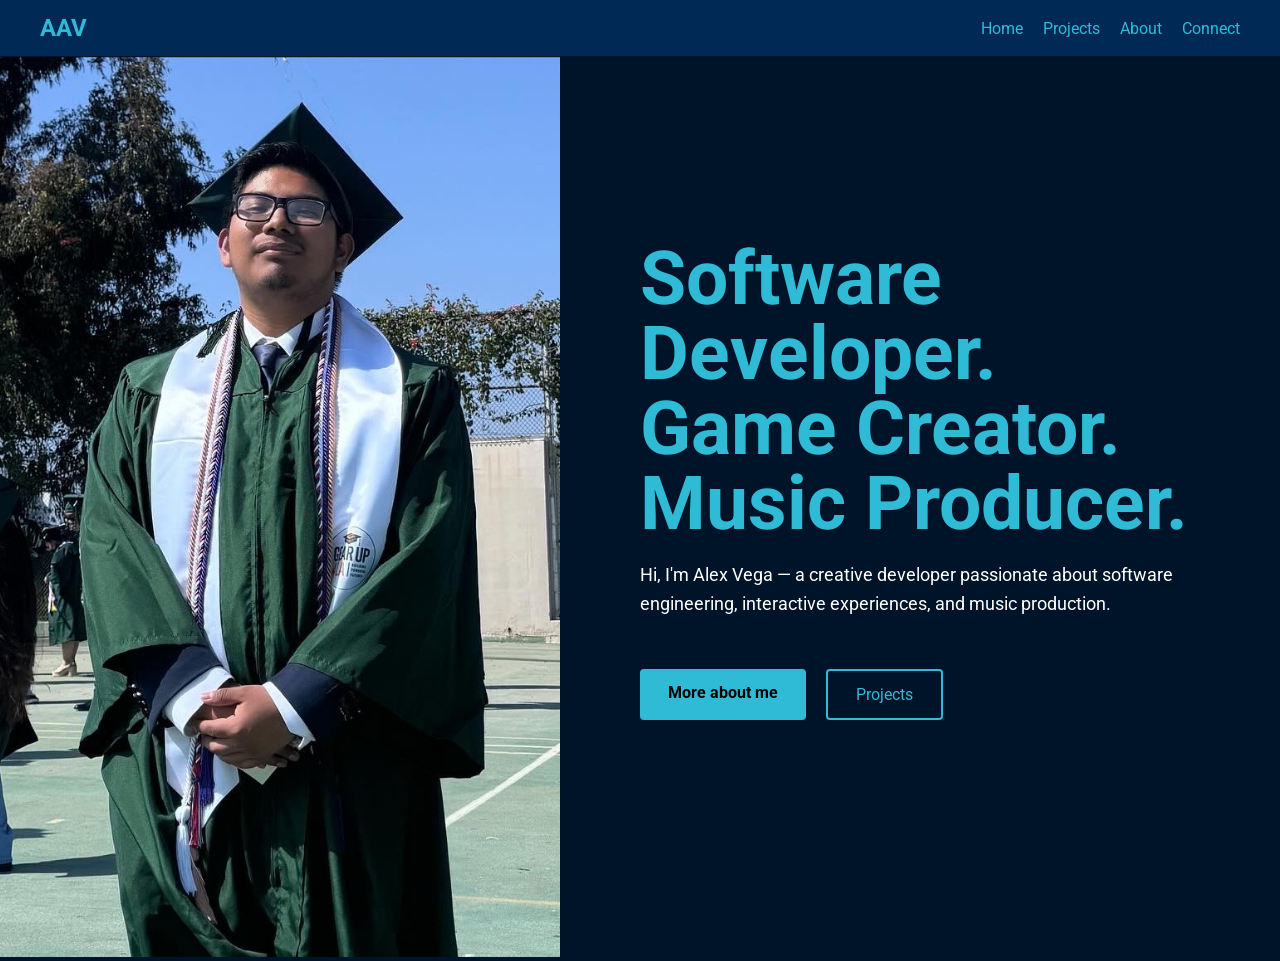
==== index.html @ f7d098b2 "Added animations to the webpage" ====
<!DOCTYPE html>
<html lang="en">
<head>
    <!------ Loading Screen Stylesheet ------>
    <link rel="stylesheet" href="loadinghome.css">
    <!--------- General Stylesheet --------->
    <link rel="stylesheet" href="general.css">
    <!-------- HomePage Stylesheet -------->
    <link rel="stylesheet" href="home.css">
    <link href="https://fonts.googleapis.com/css2?family=Roboto:wght@400;700&display=swap" rel="stylesheet">
    <meta charset="UTF-8">
    <meta name="viewport" content="width=device-width, initial-scale=1.0">
    <!-- Page Title -->
    <title>Home</title>
</head>
<body>
    <!-- Loading Screen -->
    <div class="loader">
        <h1>AAV</h1>
    </div>
    <!-- Main Content -->
    <div class="page-content">
        <!-- Navigation Bar -->
        <nav>
            <div class="logo">AAV</div>

            <div class="nav-links">
                <a href="index.html">Home</a>
                <a href="myProjects.html">Projects</a>
                <a href="aboutMe.html">About</a>
                <a href="connect.html">Connect</a>
            </div>
        </nav>
        <!-- Home Page Content -->
        <div class="container">
            <!-- Left Side with Image -->
            <div class="left">
                <img src="grad_photo.jpg" alt="Grad Photo">
            </div>
            <!-- Right Side with Text -->
            <div class="right">
                <h1>
                    Software Developer.<br>
                    Game Creator.<br>
                    Music Producer.
                </h1>
                <p>
                    Hi, I'm Alex Vega — a creative developer passionate about
                    software engineering, interactive experiences, and music production.
                </p>
                <!-- Buttons -->
                <div class="buttons">
                    <a href="aboutMe.html" class="btn">More about me</a>
                    <a href="myProjects.html" class="btn-outline">Projects</a>
                </div>
            </div>
        </div>
    </div>
</body>
</html>
---- loadinghome.css ----
/* Loader styles */
.loader {
  position: fixed;

  top: 0;
  left: 0;

  width: 100%;
  height: 100vh;

  background: #001429;

  display: flex;
  justify-content: center;
  align-items: center;

  z-index: 9999;

  animation: fadeOut 1.5s ease forwards;

  animation-delay: 2s;
}

/* Loader Text */
.loader h1 {
  font-size: 80px;
  color: #2fbad6;

  animation: pulse 1.5s infinite;
}

/* Hide content initially */
.page-content {
  opacity: 0;

  animation: fadeIn 1.5s ease forwards;

  animation-delay: 2s;
}

/* Fades out loader */
@keyframes fadeOut {
  to {
    opacity: 0;
    visibility: hidden;
  }
}

/* Fades in content */
@keyframes fadeIn {
  to {
    opacity: 1;
  }
}

/* Pulsing logo effect */
@keyframes pulse {

  0% {
    transform: scale(1);
  }

  50% {
    transform: scale(1.1);
  }

  100% {
    transform: scale(1);
  }
}
---- general.css ----
* {
  margin: 0;
  padding: 0;
  box-sizing: border-box;
}

body {
  font-family: 'Roboto', sans-serif;
  background: #001429;
  color: white;
}
h1 {
  font-size: 75px;
  line-height: 1;
  margin-bottom: 20px;
  color: #2fbad6;
}

nav {
  position: absolute;
  left: 0;
  right: 0;
  display: flex;
  justify-content: space-between;
  align-items: center;
  padding: 14px 40px;
  background-color: #002956;
}

.nav-links {
  display: flex;
}

.nav-links a {
  color: #2fbad6;
  text-decoration: none;
  margin-left: 20px;
}

a {
  color: #2fbad6;
}

.logo {
  font-size: 24px;
  font-weight: bold;
  color: #2fbad6;
}

ul {
  list-style-type: disc;
  padding-left: 40px;
  margin: 5px 0;
}

li {
  margin-bottom: 10px;
  line-height: 1.6;
}

.buttons {
  margin-top: 30px;
  display: flex;
  gap: 20px;
}

.btn {
  background: #2fbad6;
  color: black;
  padding: 14px 28px;
  text-decoration: none;
  font-weight: bold;
  border-radius: 4px;
}

.btn-outline {
  border: 2px solid #2fbad6;
  color: #2fbad6;
  padding: 14px 28px;
  text-decoration: none;
  border-radius: 4px;
}

.btn:hover {
  background: white;
}

.btn-outline:hover {
  background: white;
  color: black;
}

.btn,
.btn-outline {
  transition: 0.3s ease;
}

p {
  font-size: 18px;
  line-height: 1.6;
  margin-bottom: 20px;
}
---- home.css ----
.container {
  display: flex;
}

.left {
  flex: 1;
}

.right {
  flex: 1;
}

.left img {
  margin-top: 57px;
  width: 100%;
  height: 100vh;
  object-fit: cover;
}

.right {
  flex: 1;
  display: flex;
  flex-direction: column;
  justify-content: center;
  padding: 80px;
}

@media (max-width: 768px) {

  .container {
    flex-direction: column;
  }

  h1 {
    font-size: 50px;
  }

  .right {
    padding: 40px;
  }
}
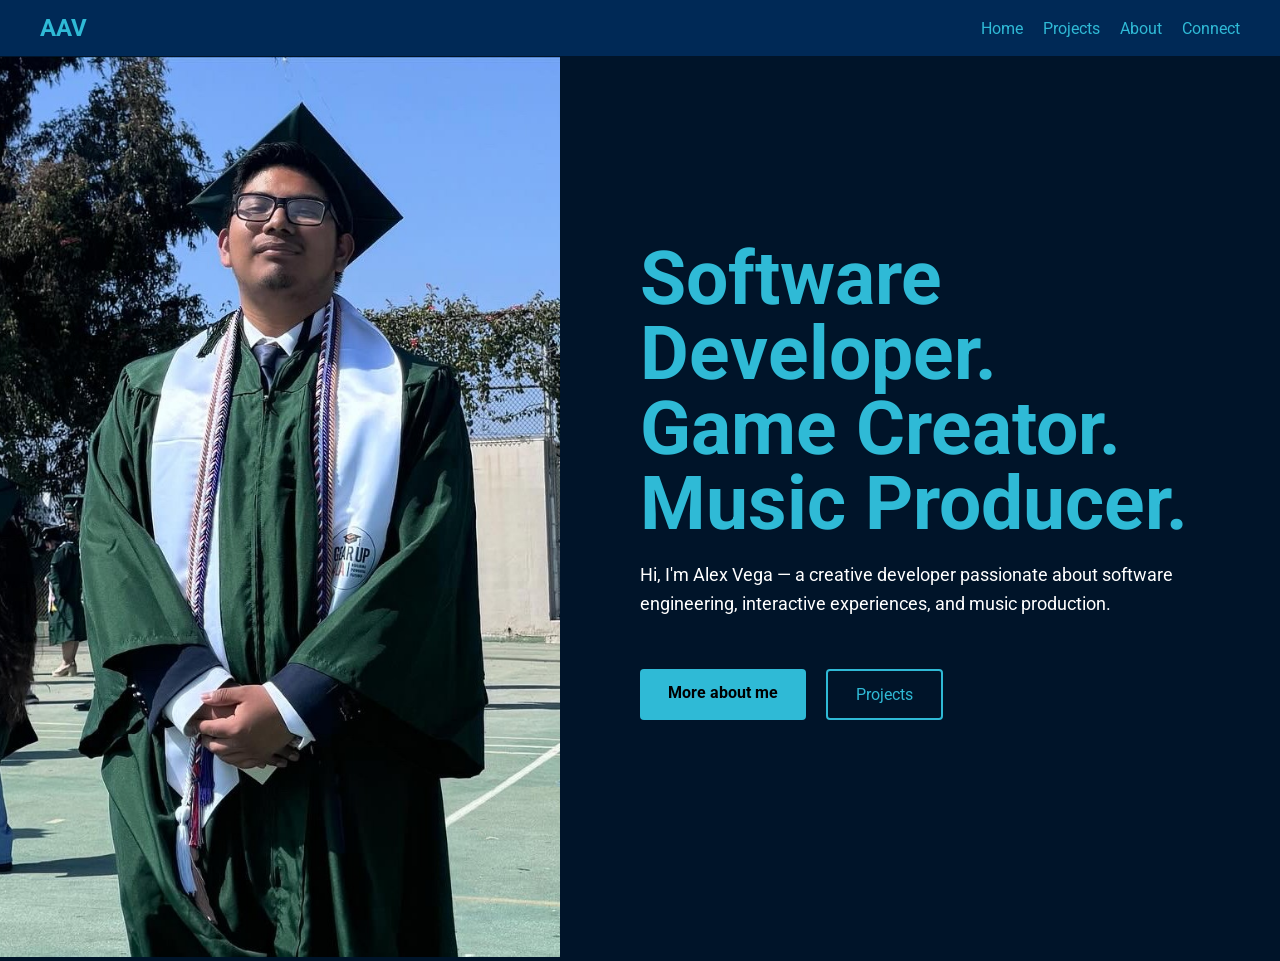
==== commit 135b13c1: "Added a hamburger menu for mobile devices" ====
--- a/index.html
+++ b/index.html
@@ -22,9 +22,12 @@
     <div class="page-content">
         <!-- Navigation Bar -->
         <nav>
-            <div class="logo">AAV</div>
+            <div class="logo"><a href="index.html">AAV</a></div>
+            <div class="hamburger-menu" id="hamburger-menu">
+                ☰
+            </div>
 
-            <div class="nav-links">
+            <div class="nav-links" id="nav-links">
                 <a href="index.html">Home</a>
                 <a href="myProjects.html">Projects</a>
                 <a href="aboutMe.html">About</a>
@@ -56,5 +59,6 @@
             </div>
         </div>
     </div>
+    <script src="script.js"></script>
 </body>
 </html>
--- a/general.css
+++ b/general.css
@@ -33,12 +33,12 @@
 
 .nav-links a {
   color: #2fbad6;
-  text-decoration: none;
   margin-left: 20px;
 }
 
 a {
   color: #2fbad6;
+  text-decoration: none;
 }
 
 .logo {
@@ -90,8 +90,7 @@
   color: black;
 }
 
-.btn,
-.btn-outline {
+.btn, .btn-outline {
   transition: 0.3s ease;
 }
 
@@ -99,4 +98,62 @@
   font-size: 18px;
   line-height: 1.6;
   margin-bottom: 20px;
+}
+
+.hamburger-menu {
+  display: none;
+  font-size: 32px;
+  cursor: pointer;
+  color: #2fbad6;
+}
+
+@media (max-width: 785px) {
+  nav {
+    padding: 20px;
+    position: relative;
+  }
+
+  .hamburger-menu {
+    display: block;
+  }
+
+  .nav-links {
+    flex-direction: column;
+    position: absolute;
+    top: 70px;
+    right: 20px;
+    background: #002956;
+    padding: 20px;
+    border-radius: 10px;
+    width: 200px;
+    opacity: 0;
+    transform: translateY(-10px);
+    transition: 0.3s ease;
+  }
+
+  .nav-links.active {
+    display: flex;
+    opacity: 1;
+    transform: translateY(0);
+  }
+
+  .nav-links a {
+    margin: 10px 0;
+  }
+
+  .container {
+    flex-direction: column;
+  }
+
+  h1{
+    font-size: 64px;
+    line-height: 0.95;
+  }
+
+  p {
+    font-size: 22px;
+    max-width: 100%;
+    line-height: 1.5;
+  }
+
 }
--- a/home.css
+++ b/home.css
@@ -36,7 +36,16 @@
   }
 
   .right {
-    padding: 40px;
+    padding: 40px 30px;
+  }
+  
+  .left img {
+    height: auto;
+    margin-top: 0px;
+  }
+  .buttons{
+    flex-direction: column;
+    align-items: flex-start;
   }
 }
 
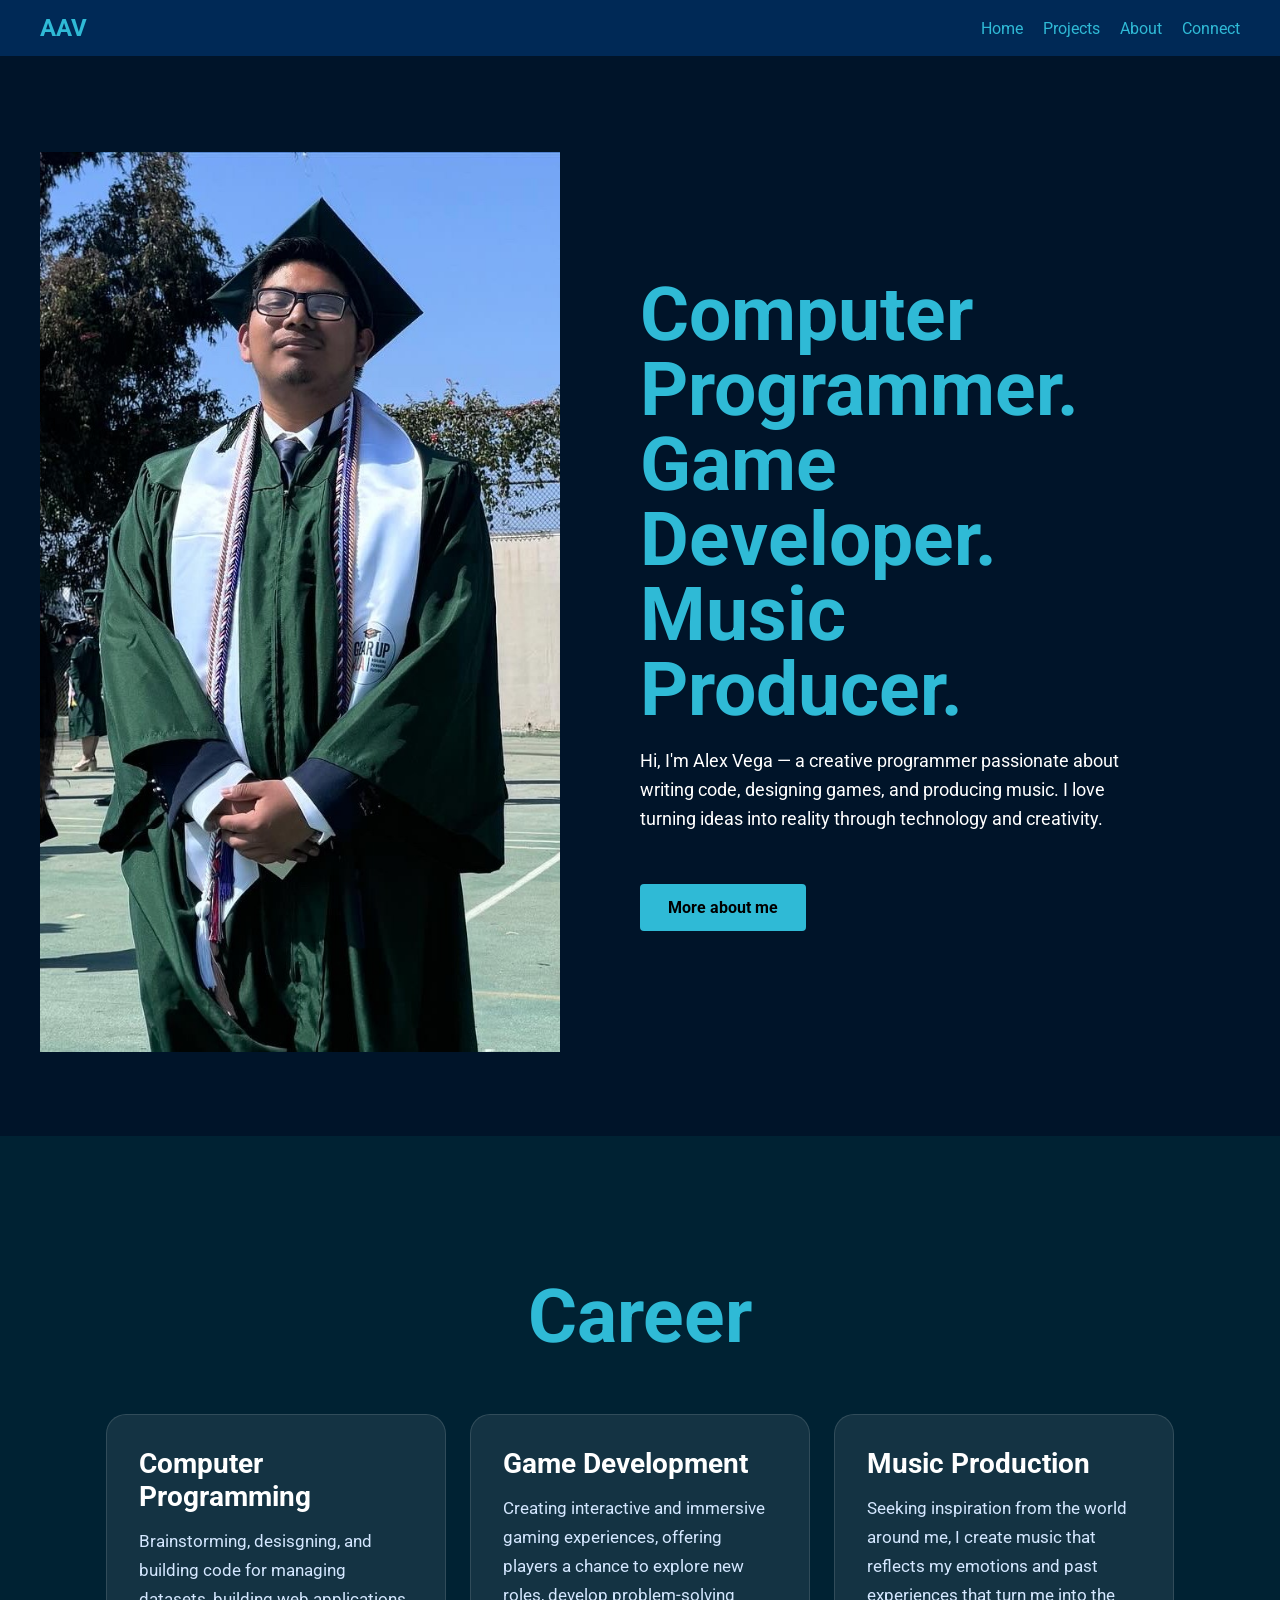
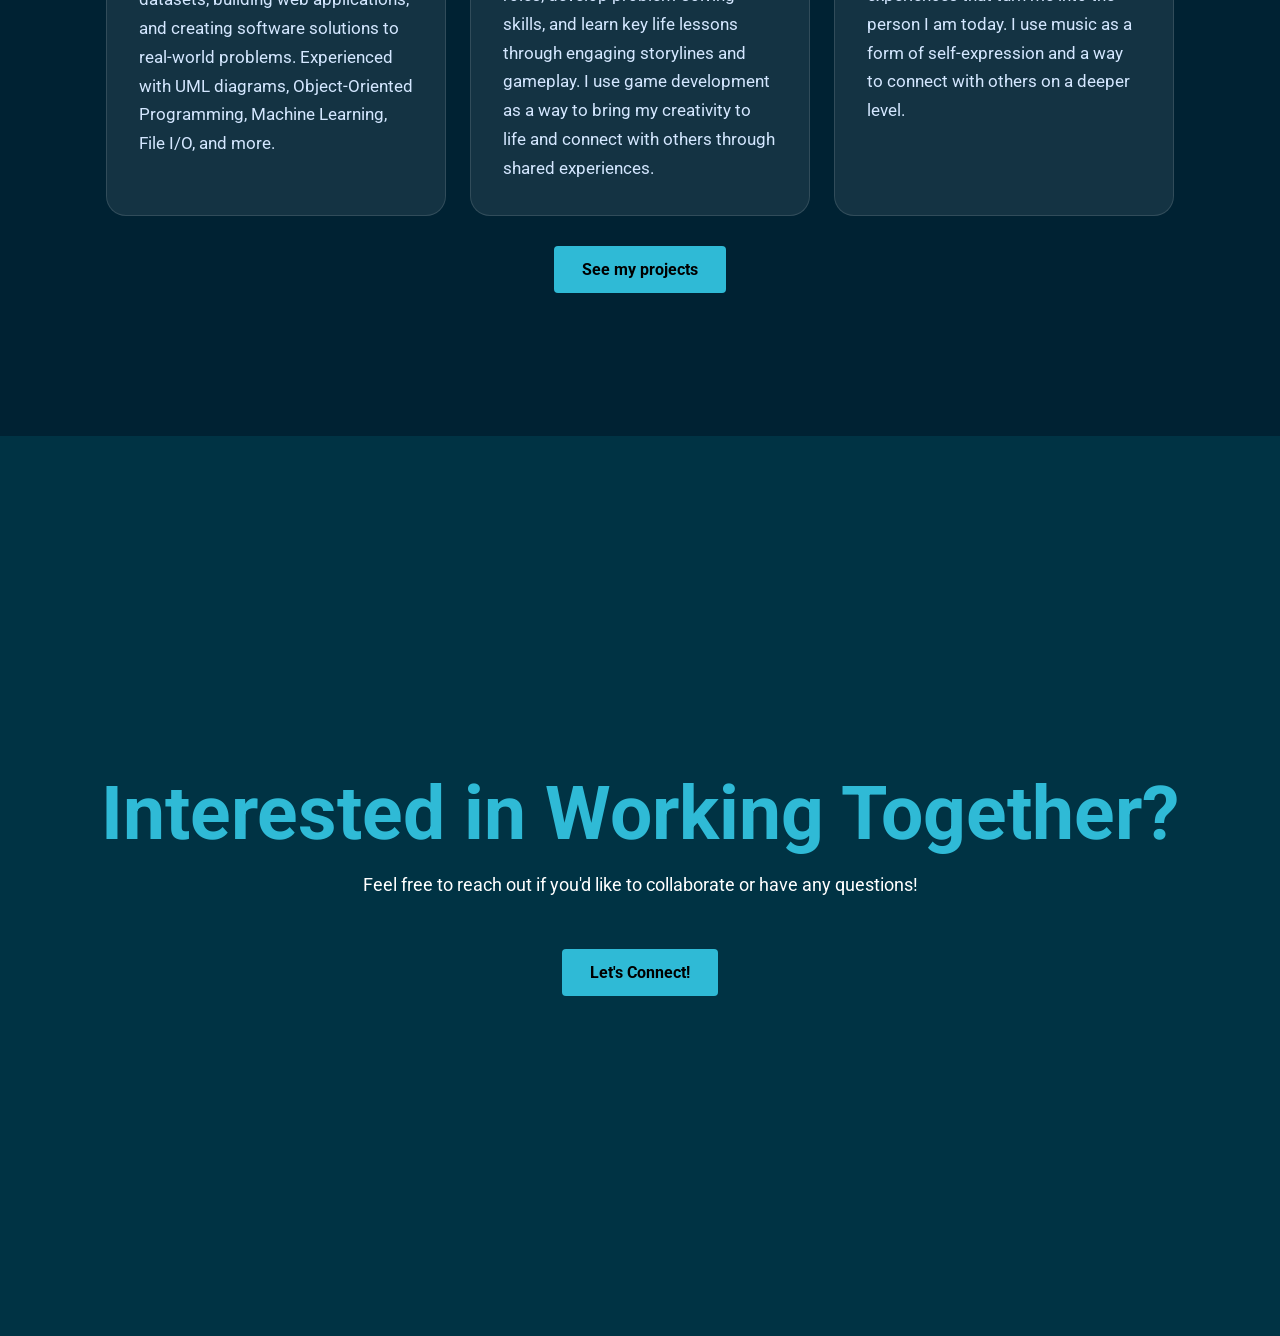
==== commit 9f331180: "Finished homepage" ====
--- a/index.html
+++ b/index.html
@@ -1,64 +1,119 @@
-<!DOCTYPE html>
+<!doctype html>
 <html lang="en">
-<head>
+  <head>
     <!------ Loading Screen Stylesheet ------>
-    <link rel="stylesheet" href="loadinghome.css">
+    <link rel="stylesheet" href="css/loadinghome.css" />
     <!--------- General Stylesheet --------->
-    <link rel="stylesheet" href="general.css">
+    <link rel="stylesheet" href="css/general.css" />
     <!-------- HomePage Stylesheet -------->
-    <link rel="stylesheet" href="home.css">
-    <link href="https://fonts.googleapis.com/css2?family=Roboto:wght@400;700&display=swap" rel="stylesheet">
-    <meta charset="UTF-8">
-    <meta name="viewport" content="width=device-width, initial-scale=1.0">
+    <link rel="stylesheet" href="css/home.css" />
+    <link
+      href="https://fonts.googleapis.com/css2?family=Roboto:wght@400;700&display=swap"
+      rel="stylesheet"
+    />
+    <meta charset="UTF-8" />
+    <meta name="viewport" content="width=device-width, initial-scale=1.0" />
     <!-- Page Title -->
     <title>Home</title>
-</head>
-<body>
+    <link rel="icon" href="images/aav_logo.png" type="image/png" />
+  </head>
+  <body>
     <!-- Loading Screen -->
     <div class="loader">
-        <h1>AAV</h1>
+      <h1>AAV</h1>
     </div>
     <!-- Main Content -->
     <div class="page-content">
-        <!-- Navigation Bar -->
-        <nav>
-            <div class="logo"><a href="index.html">AAV</a></div>
-            <div class="hamburger-menu" id="hamburger-menu">
-                ☰
+      <!-- Navigation Bar -->
+      <nav aria-label="Primary navigation">
+        <div class="logo"><a href="index.html">AAV</a></div>
+        <div class="hamburger-menu" id="hamburger-menu">☰</div>
+
+        <div class="nav-links" id="nav-links">
+          <a href="index.html">Home</a>
+          <a href="html/myProjects.html">Projects</a>
+          <a href="html/aboutMe.html">About</a>
+          <a href="html/connect.html">Connect</a>
+        </div>
+      </nav>
+      <!-- Home Page Content -->
+      <div class="scroll-container">
+        <!--Section 1: Introduction-->
+        <section class="panel section-1">
+          <!-- Left Side with Image -->
+          <div class="left">
+            <img src="images/grad_photo.jpg" alt="Grad Photo" />
+          </div>
+          <!-- Right Side with Text -->
+          <div class="right">
+            <h1>
+              Computer Programmer.<br />
+              Game Developer.<br />
+              Music Producer.
+            </h1>
+            <p>
+              Hi, I'm Alex Vega — a creative programmer passionate about writing
+              code, designing games, and producing music. I love turning ideas
+              into reality through technology and creativity.
+            </p>
+            <!-- Buttons -->
+            <div class="buttons">
+              <a href="html/aboutMe.html" class="btn">More about me</a>
             </div>
-
-            <div class="nav-links" id="nav-links">
-                <a href="index.html">Home</a>
-                <a href="myProjects.html">Projects</a>
-                <a href="aboutMe.html">About</a>
-                <a href="connect.html">Connect</a>
-            </div>
-        </nav>
-        <!-- Home Page Content -->
-        <div class="container">
-            <!-- Left Side with Image -->
-            <div class="left">
-                <img src="grad_photo.jpg" alt="Grad Photo">
-            </div>
-            <!-- Right Side with Text -->
-            <div class="right">
-                <h1>
-                    Software Developer.<br>
-                    Game Creator.<br>
-                    Music Producer.
-                </h1>
-                <p>
-                    Hi, I'm Alex Vega — a creative developer passionate about
-                    software engineering, interactive experiences, and music production.
-                </p>
-                <!-- Buttons -->
-                <div class="buttons">
-                    <a href="aboutMe.html" class="btn">More about me</a>
-                    <a href="myProjects.html" class="btn-outline">Projects</a>
-                </div>
-            </div>
-        </div>
+          </div>
+        </section>
+        <!--Section 2: Career-->
+        <section class="panel section-2">
+          <h1>Career</h1>
+          <div class="cards">
+            <article class="card">
+              <h2>Computer Programming</h2>
+              <p>
+                Brainstorming, desisgning, and building code for managing
+                datasets, building web applications, and creating software
+                solutions to real-world problems. Experienced with UML diagrams,
+                Object-Oriented Programming, Machine Learning, File I/O, and
+                more.
+              </p>
+            </article>
+            <article class="card">
+              <h2>Game Development</h2>
+              <p>
+                Creating interactive and immersive gaming experiences, offering
+                players a chance to explore new roles, develop problem-solving
+                skills, and learn key life lessons through engaging storylines
+                and gameplay. I use game development as a way to bring my
+                creativity to life and connect with others through shared
+                experiences.
+              </p>
+            </article>
+            <article class="card">
+              <h2>Music Production</h2>
+              <p>
+                Seeking inspiration from the world around me, I create music
+                that reflects my emotions and past experiences that turn me into
+                the person I am today. I use music as a form of self-expression
+                and a way to connect with others on a deeper level.
+              </p>
+            </article>
+          </div>
+          <div class="buttons">
+            <a href="html/myProjects.html" class="btn">See my projects</a>
+          </div>
+        </section>
+        <!--Section 3: Contact-->
+        <section class="panel section-3">
+          <h1>Interested in Working Together?</h1>
+          <p>
+            Feel free to reach out if you'd like to collaborate or have any
+            questions!
+          </p>
+          <div class="buttons">
+            <a href="html/connect.html" class="btn">Let's Connect!</a>
+          </div>
+        </section>
+      </div>
     </div>
-    <script src="script.js"></script>
-</body>
+    <script src="js/script.js"></script>
+  </body>
 </html>
--- a/css/loadinghome.css
+++ b/css/loadinghome.css
@@ -0,0 +1,70 @@
+/* Loader styles */
+.loader {
+  position: fixed;
+
+  top: 0;
+  left: 0;
+
+  width: 100%;
+  height: 100vh;
+
+  background: #001429;
+
+  display: flex;
+  justify-content: center;
+  align-items: center;
+
+  z-index: 9999;
+
+  animation: fadeOut 1.5s ease forwards;
+
+  animation-delay: 2s;
+}
+
+/* Loader Text */
+.loader h1 {
+  font-size: 80px;
+  color: #2fbad6;
+
+  animation: pulse 1.5s infinite;
+}
+
+/* Hide content initially */
+.page-content {
+  opacity: 0;
+
+  animation: fadeIn 1.5s ease forwards;
+
+  animation-delay: 2s;
+}
+
+/* Fades out loader */
+@keyframes fadeOut {
+  to {
+    opacity: 0;
+    visibility: hidden;
+  }
+}
+
+/* Fades in content */
+@keyframes fadeIn {
+  to {
+    opacity: 1;
+  }
+}
+
+/* Pulsing logo effect */
+@keyframes pulse {
+
+  0% {
+    transform: scale(1);
+  }
+
+  50% {
+    transform: scale(1.1);
+  }
+
+  100% {
+    transform: scale(1);
+  }
+}
--- a/css/general.css
+++ b/css/general.css
@@ -0,0 +1,304 @@
+* {
+  margin: 0;
+  padding: 0;
+  box-sizing: border-box;
+}
+.scroll-container {
+  position: relative;
+}
+
+.panel {
+  position: sticky;
+  top: 0;
+  min-height: 100vh;
+  width: 100%;
+  display: flex;
+  align-items: center;
+  justify-content: space-between;
+  padding: 80px 40px;
+  opacity: 0;
+  transform: translateY(40px);
+  transition:
+    opacity 0.8s ease,
+    transform 0.8s ease;
+  will-change: opacity, transform;
+}
+
+.panel.visible {
+  opacity: 1;
+  transform: translateY(0);
+}
+
+.section-1 {
+  z-index: 1;
+}
+
+.section-2 {
+  background: #002233;
+  z-index: 2;
+  justify-content: center;
+  align-items: center;
+  text-align: center;
+  flex-direction: column;
+  padding: 80px 40px;
+}
+
+.section-3 {
+  background: #003344;
+  z-index: 3;
+  justify-content: center;
+  align-items: center;
+  text-align: center;
+  flex-direction: column;
+  padding: 80px 40px;
+}
+
+body {
+  font-family: "Roboto", sans-serif;
+  background: #001429;
+  color: white;
+}
+h1 {
+  font-size: 75px;
+  line-height: 1;
+  margin-bottom: 20px;
+  color: #2fbad6;
+}
+
+nav {
+  position: fixed;
+  top: 0;
+  left: 0;
+  right: 0;
+  display: flex;
+  justify-content: space-between;
+  align-items: center;
+  padding: 14px 40px;
+  background-color: #002956;
+  z-index: 1000;
+}
+
+.page-content {
+  padding-top: 72px;
+}
+
+.nav-links {
+  display: flex;
+}
+
+.nav-links a {
+  color: #2fbad6;
+  margin-left: 20px;
+}
+
+a {
+  color: #2fbad6;
+  text-decoration: none;
+}
+
+.logo {
+  font-size: 24px;
+  font-weight: bold;
+  color: #2fbad6;
+}
+
+ul {
+  list-style-type: disc;
+  padding-left: 40px;
+  margin: 5px 0;
+}
+
+li {
+  margin-bottom: 10px;
+  line-height: 1.6;
+}
+
+.buttons {
+  margin-top: 30px;
+  display: flex;
+  gap: 20px;
+}
+
+.btn {
+  background: #2fbad6;
+  color: black;
+  padding: 14px 28px;
+  text-decoration: none;
+  font-weight: bold;
+  border-radius: 4px;
+}
+
+.btn-outline {
+  border: 2px solid #2fbad6;
+  color: #2fbad6;
+  padding: 14px 28px;
+  text-decoration: none;
+  border-radius: 4px;
+}
+
+.btn:hover {
+  background: white;
+}
+
+.btn-outline:hover {
+  background: white;
+  color: black;
+}
+
+.btn,
+.btn-outline {
+  transition: 0.3s ease;
+}
+
+p {
+  font-size: 18px;
+  line-height: 1.6;
+  margin-bottom: 20px;
+}
+
+.hamburger-menu {
+  display: none;
+  font-size: 32px;
+  cursor: pointer;
+  color: #2fbad6;
+}
+
+@media (max-width: 785px) {
+  nav {
+    padding: 20px;
+    position: fixed;
+    top: 0;
+    left: 0;
+    right: 0;
+  }
+
+  .hamburger-menu {
+    display: block;
+  }
+
+  .nav-links {
+    flex-direction: column;
+    position: absolute;
+    top: 70px;
+    right: 20px;
+    background: #002956;
+    padding: 20px;
+    border-radius: 10px;
+    width: 200px;
+    opacity: 0;
+    transform: translateY(-10px);
+    transition: 0.3s ease;
+    z-index: 1001;
+  }
+
+  .nav-links.active {
+    display: flex;
+    opacity: 1;
+    transform: translateY(0);
+  }
+
+  .nav-links a {
+    margin: 10px 0;
+  }
+
+  .container {
+    flex-direction: column;
+  }
+
+  h1 {
+    font-size: 64px;
+    line-height: 0.95;
+  }
+
+  p {
+    font-size: 22px;
+    max-width: 100%;
+    line-height: 1.5;
+  }
+}
+
+@media (max-width: 900px) {
+  .panel {
+    position: relative;
+    top: auto;
+    min-height: auto;
+    padding: 60px 24px;
+    flex-direction: column;
+    align-items: stretch;
+  }
+
+  .section-1,
+  .section-2,
+  .section-3 {
+    padding-top: 80px;
+    padding-bottom: 60px;
+  }
+
+  .section-3 {
+    height: calc(100vh - 72px);
+    min-height: none;
+    justify-content: center;
+    padding-top: 24px;
+    padding-bottom: 24px;
+  }
+
+  .cards {
+    gap: 18px;
+    margin-top: 32px;
+  }
+
+  .card {
+    min-width: auto;
+    max-width: 100%;
+  }
+
+  .buttons {
+    flex-direction: column;
+    gap: 18px;
+  }
+
+  .btn,
+  .btn-outline {
+    width: 100%;
+    text-align: center;
+  }
+
+  h1 {
+    font-size: 56px;
+  }
+
+  p {
+    font-size: 17px;
+  }
+}
+
+@media (max-width: 600px) {
+  nav {
+    padding: 16px 20px;
+  }
+
+  .nav-links {
+    top: 62px;
+    right: 16px;
+    width: calc(100% - 32px);
+  }
+
+  h1 {
+    font-size: 44px;
+  }
+
+  p {
+    font-size: 16px;
+  }
+
+  .card {
+    padding: 24px;
+  }
+
+  .section-3 {
+    min-height: calc(100vh - 72px);
+    padding-top: 24px;
+    padding-bottom: 24px;
+    justify-content: center;
+  }
+}
--- a/css/home.css
+++ b/css/home.css
@@ -0,0 +1,109 @@
+.left {
+  top: 0%;
+  flex: 1;
+}
+
+.right {
+  top: 0%;
+  flex: 1;
+}
+
+.left,
+.right {
+  width: 50%;
+}
+
+.left img {
+  top: 0%;
+  width: 100%;
+  height: 100vh;
+  object-fit: cover;
+}
+
+.right {
+  flex: 1;
+  display: flex;
+  flex-direction: column;
+  justify-content: center;
+  padding: 80px;
+}
+
+.cards {
+  display: flex;
+  justify-content: center;
+  gap: 24px;
+  flex-wrap: wrap;
+  max-width: 1200px;
+  width: 100%;
+  margin-top: 40px;
+}
+
+.card {
+  background: rgba(255, 255, 255, 0.08);
+  border: 1px solid rgba(255, 255, 255, 0.12);
+  border-radius: 20px;
+  padding: 32px;
+  min-width: 260px;
+  flex: 1 1 280px;
+  max-width: 340px;
+  text-align: left;
+}
+
+.card h2 {
+  color: #ffffff;
+  margin-bottom: 14px;
+  font-size: 28px;
+}
+
+.card p {
+  font-size: 17px;
+  line-height: 1.7;
+  color: #d4e7ff;
+  margin: 0;
+}
+
+@media (max-width: 900px) {
+  .left,
+  .right {
+    width: 100%;
+  }
+
+  .panel.section-1 {
+    flex-direction: column;
+  }
+
+  .right {
+    padding: 40px 24px;
+  }
+
+  .left img {
+    height: auto;
+    max-height: 55vh;
+  }
+
+  .buttons {
+    flex-direction: column;
+    align-items: stretch;
+  }
+
+  .buttons .btn,
+  .buttons .btn-outline {
+    width: 100%;
+    justify-content: center;
+  }
+
+  .panel {
+    position: relative;
+    min-height: auto;
+  }
+}
+
+@media (max-width: 600px) {
+  .right {
+    padding: 30px 18px;
+  }
+
+  .left img {
+    max-height: 45vh;
+  }
+}
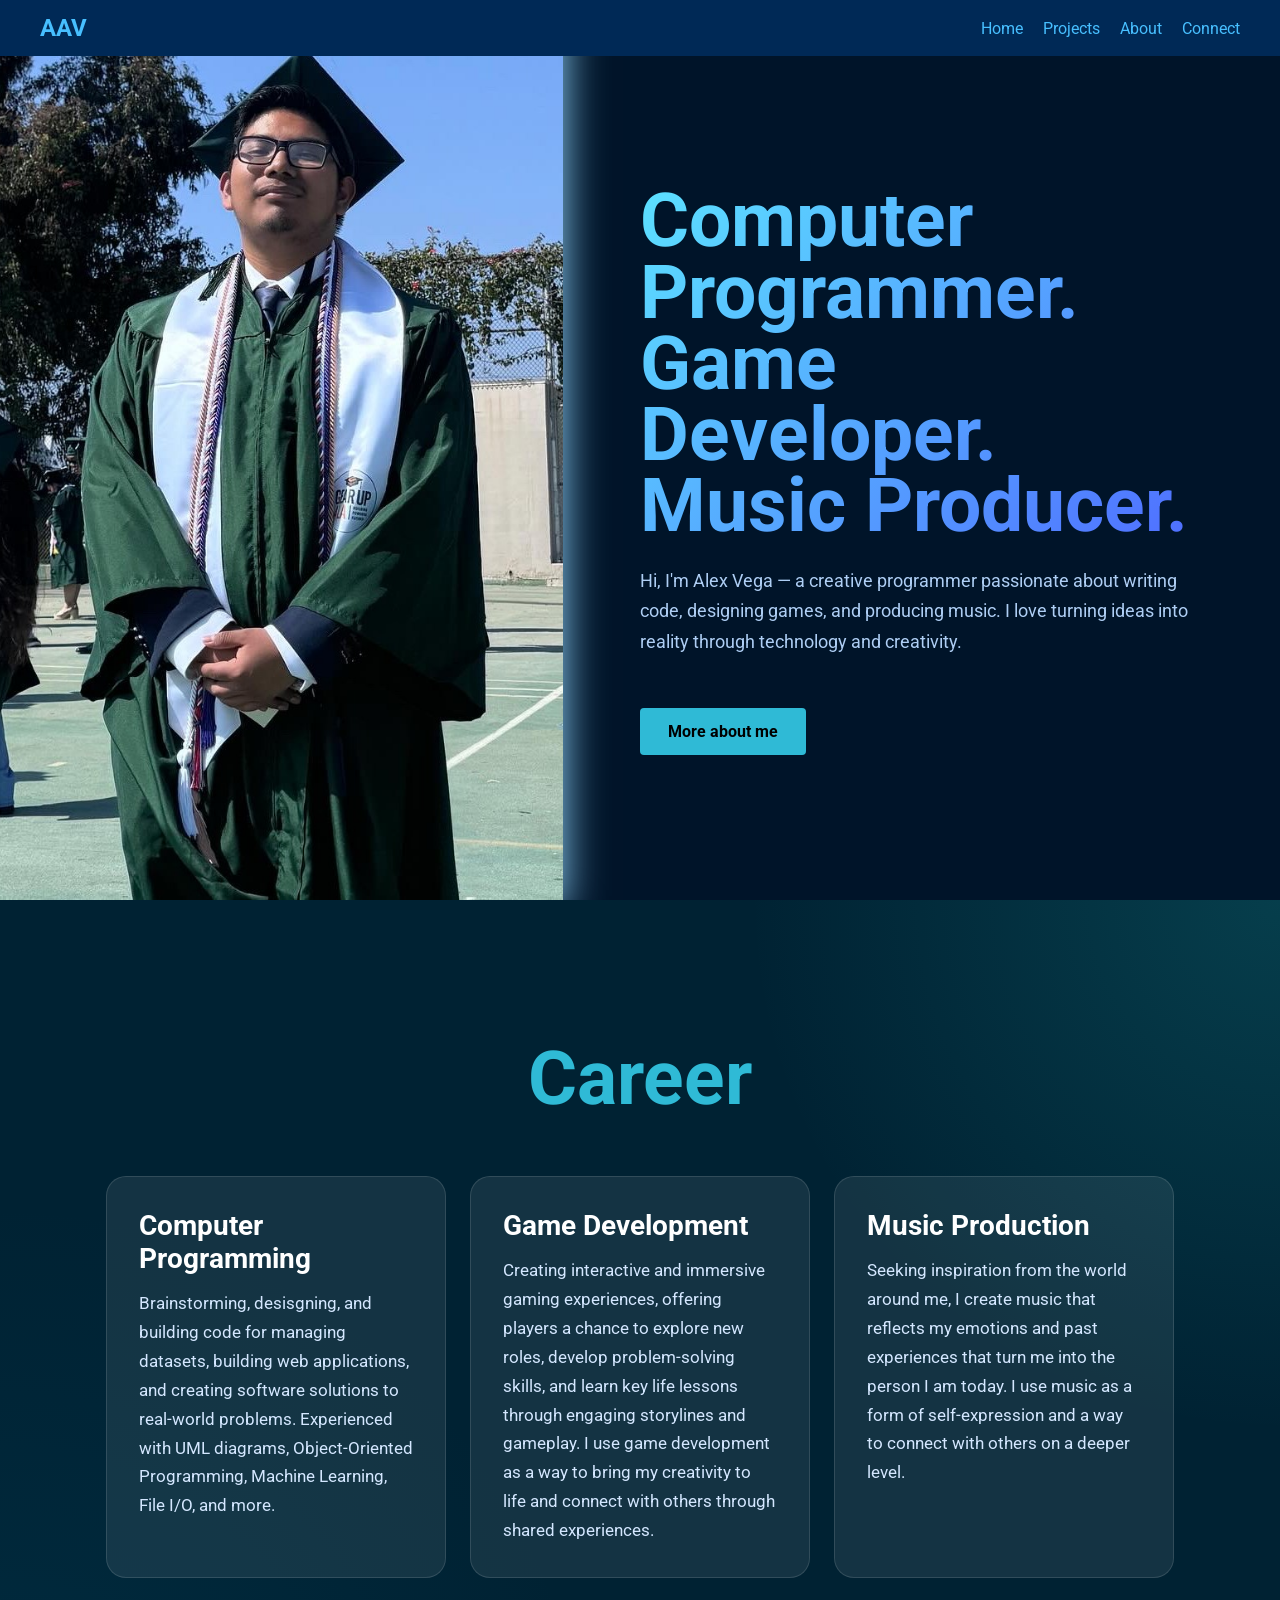
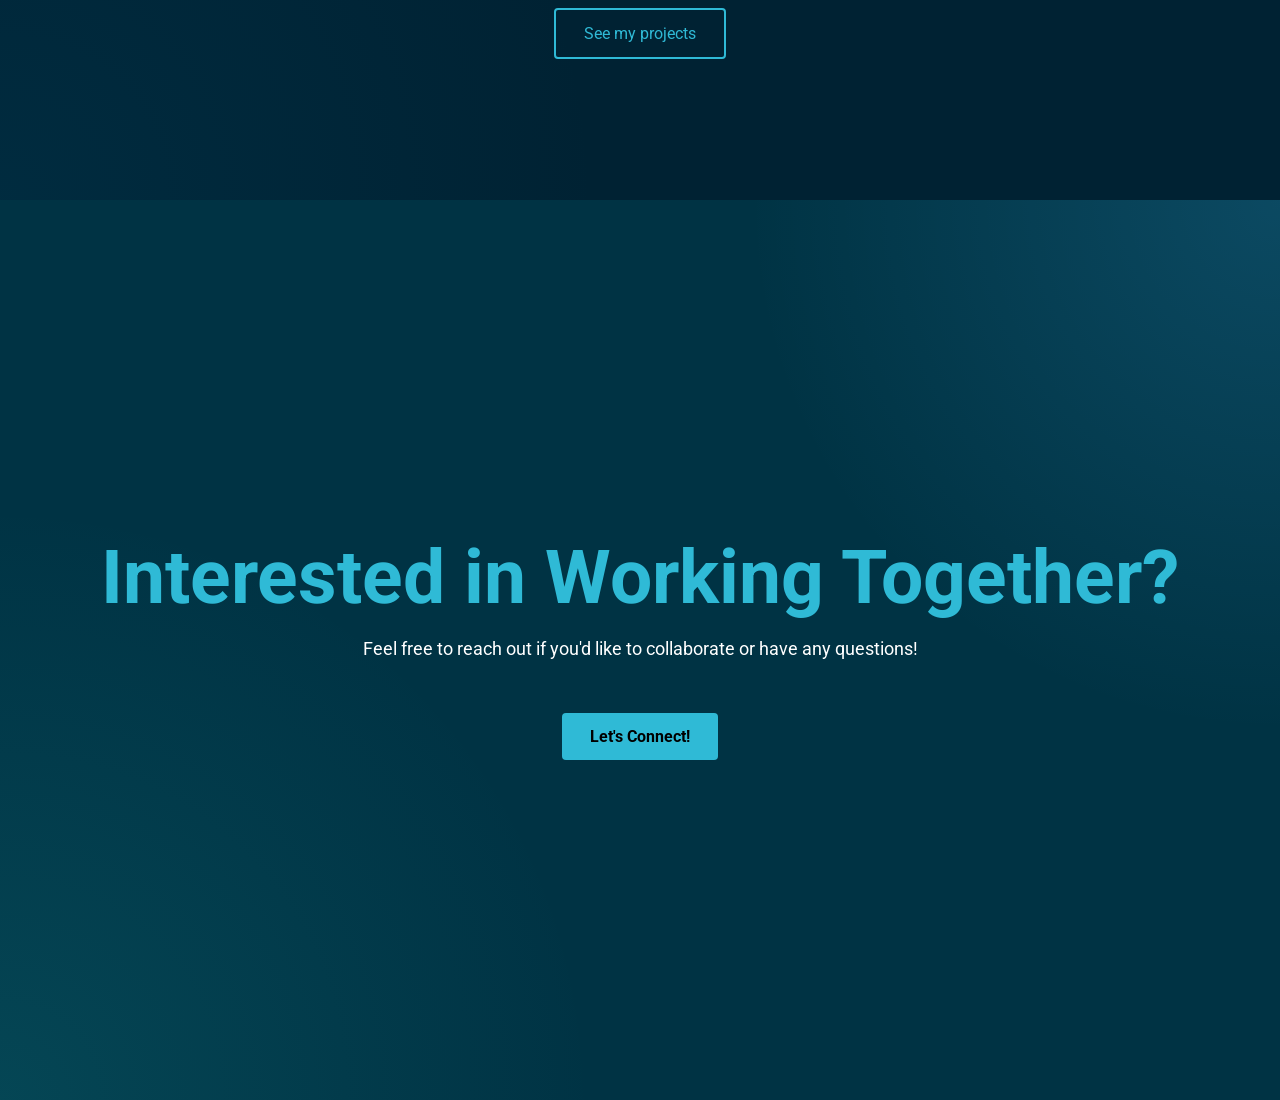
==== commit c260ec2e: "Finished projects page and added finishing touches to the home page" ====
--- a/index.html
+++ b/index.html
@@ -98,7 +98,9 @@
             </article>
           </div>
           <div class="buttons">
-            <a href="html/myProjects.html" class="btn">See my projects</a>
+            <a href="html/myProjects.html" class="btn-outline"
+              >See my projects</a
+            >
           </div>
         </section>
         <!--Section 3: Contact-->
--- a/css/loadinghome.css
+++ b/css/loadinghome.css
@@ -1,4 +1,7 @@
-/* Loader styles */
+/* =========================
+   LOADER OVERLAY
+========================= */
+
 .loader {
   position: fixed;
 
@@ -21,7 +24,10 @@
   animation-delay: 2s;
 }
 
-/* Loader Text */
+/* =========================
+   LOADER TEXT
+========================= */
+
 .loader h1 {
   font-size: 80px;
   color: #2fbad6;
@@ -29,7 +35,10 @@
   animation: pulse 1.5s infinite;
 }
 
-/* Hide content initially */
+/* =========================
+   PAGE REVEAL
+========================= */
+
 .page-content {
   opacity: 0;
 
@@ -38,7 +47,10 @@
   animation-delay: 2s;
 }
 
-/* Fades out loader */
+/* =========================
+   ANIMATIONS
+========================= */
+
 @keyframes fadeOut {
   to {
     opacity: 0;
@@ -46,16 +58,13 @@
   }
 }
 
-/* Fades in content */
 @keyframes fadeIn {
   to {
     opacity: 1;
   }
 }
 
-/* Pulsing logo effect */
 @keyframes pulse {
-
   0% {
     transform: scale(1);
   }
@@ -67,4 +76,4 @@
   100% {
     transform: scale(1);
   }
-}+}
--- a/css/general.css
+++ b/css/general.css
@@ -1,8 +1,92 @@
+/* RESET */
+
 * {
   margin: 0;
   padding: 0;
   box-sizing: border-box;
 }
+
+/* BASE STYLES */
+
+body {
+  font-family: "Roboto", sans-serif;
+  background: #0d1424;
+  color: white;
+  overflow-x: hidden;
+}
+
+h1 {
+  font-size: 75px;
+  line-height: 1;
+  margin-bottom: 20px;
+  color: #2fbad6;
+}
+
+p {
+  font-size: 18px;
+  line-height: 1.6;
+  margin-bottom: 20px;
+}
+
+a {
+  color: #47bfff;
+  text-decoration: none;
+}
+
+ul {
+  list-style-type: disc;
+  padding-left: 40px;
+  margin: 5px 0;
+}
+
+li {
+  margin-bottom: 10px;
+  line-height: 1.6;
+}
+
+/* NAVIGATION BAR */
+
+nav {
+  position: fixed;
+  top: 0;
+  left: 0;
+  right: 0;
+  display: flex;
+  justify-content: space-between;
+  align-items: center;
+  padding: 14px 40px;
+  background-color: #002956;
+  z-index: 1000;
+}
+
+.logo {
+  font-size: 24px;
+  font-weight: bold;
+  color: #47bfff;
+}
+
+.nav-links {
+  display: flex;
+}
+
+.nav-links a {
+  color: #47bfff;
+  margin-left: 20px;
+}
+
+.hamburger-menu {
+  display: none;
+  font-size: 32px;
+  cursor: pointer;
+  color: #2fbad6;
+}
+
+/* PAGE LAYOUT */
+
+.page-content {
+  padding-top: 72px;
+}
+
 .scroll-container {
   position: relative;
 }
@@ -34,84 +118,47 @@
 }
 
 .section-2 {
-  background: #002233;
+  background:
+    radial-gradient(
+      circle at top right,
+      rgba(38, 208, 206, 0.16),
+      transparent 34%
+    ),
+    radial-gradient(
+      circle at bottom left,
+      rgba(0, 87, 120, 0.18),
+      transparent 38%
+    ),
+    #002233;
   z-index: 2;
   justify-content: center;
   align-items: center;
   text-align: center;
+  padding: 80px 40px;
   flex-direction: column;
-  padding: 80px 40px;
 }
 
 .section-3 {
-  background: #003344;
+  background:
+    radial-gradient(
+      circle at top right,
+      rgba(71, 191, 255, 0.16),
+      transparent 34%
+    ),
+    radial-gradient(
+      circle at bottom left,
+      rgba(38, 208, 206, 0.12),
+      transparent 38%
+    ),
+    #003344;
   z-index: 3;
   justify-content: center;
   align-items: center;
   text-align: center;
   flex-direction: column;
-  padding: 80px 40px;
-}
-
-body {
-  font-family: "Roboto", sans-serif;
-  background: #001429;
-  color: white;
-}
-h1 {
-  font-size: 75px;
-  line-height: 1;
-  margin-bottom: 20px;
-  color: #2fbad6;
-}
-
-nav {
-  position: fixed;
-  top: 0;
-  left: 0;
-  right: 0;
-  display: flex;
-  justify-content: space-between;
-  align-items: center;
-  padding: 14px 40px;
-  background-color: #002956;
-  z-index: 1000;
-}
-
-.page-content {
-  padding-top: 72px;
-}
-
-.nav-links {
-  display: flex;
-}
-
-.nav-links a {
-  color: #2fbad6;
-  margin-left: 20px;
-}
-
-a {
-  color: #2fbad6;
-  text-decoration: none;
-}
-
-.logo {
-  font-size: 24px;
-  font-weight: bold;
-  color: #2fbad6;
-}
-
-ul {
-  list-style-type: disc;
-  padding-left: 40px;
-  margin: 5px 0;
-}
-
-li {
-  margin-bottom: 10px;
-  line-height: 1.6;
-}
+}
+
+/* BUTTONS */
 
 .buttons {
   margin-top: 30px;
@@ -150,18 +197,7 @@
   transition: 0.3s ease;
 }
 
-p {
-  font-size: 18px;
-  line-height: 1.6;
-  margin-bottom: 20px;
-}
-
-.hamburger-menu {
-  display: none;
-  font-size: 32px;
-  cursor: pointer;
-  color: #2fbad6;
-}
+/* RESPONSIVE NAVIGATION */
 
 @media (max-width: 785px) {
   nav {
@@ -217,6 +253,8 @@
   }
 }
 
+/* RESPONSIVE LAYOUT */
+
 @media (max-width: 900px) {
   .panel {
     position: relative;
@@ -235,8 +273,7 @@
   }
 
   .section-3 {
-    height: calc(100vh - 72px);
-    min-height: none;
+    min-height: calc(100vh - 72px);
     justify-content: center;
     padding-top: 24px;
     padding-bottom: 24px;
@@ -271,6 +308,8 @@
     font-size: 17px;
   }
 }
+
+/* SMALL SCREENS */
 
 @media (max-width: 600px) {
   nav {
--- a/css/home.css
+++ b/css/home.css
@@ -1,23 +1,58 @@
+html {
+  scroll-behavior: smooth;
+  scroll-snap-type: y proximity;
+}
+
+/* INTRO LAYOUT */
+
+.page-content {
+  padding-top: 0;
+
+  background: #001429;
+  overflow-x: hidden;
+}
+
+.panel.section-1 {
+  background:
+    radial-gradient(
+      circle at top left,
+      rgba(47, 191, 255, 0.08),
+      transparent 30%
+    ),
+    #001429;
+  gap: 0;
+  padding: 0;
+}
+
+.panel {
+  scroll-snap-align: start;
+  scroll-snap-stop: always;
+}
+
 .left {
-  top: 0%;
   flex: 1;
 }
 
 .right {
-  top: 0%;
   flex: 1;
 }
 
 .left,
 .right {
   width: 50%;
+  position: relative;
+  min-width: 0;
 }
 
 .left img {
-  top: 0%;
+  display: block;
+
   width: 100%;
   height: 100vh;
+  min-height: 640px;
+
   object-fit: cover;
+  box-shadow: 0 10px 40px #93d8ff;
 }
 
 .right {
@@ -25,8 +60,38 @@
   display: flex;
   flex-direction: column;
   justify-content: center;
-  padding: 80px;
-}
+  padding: 120px clamp(32px, 6vw, 80px) 80px;
+}
+
+.right h1 {
+  font-size: clamp(48px, 6vw, 75px);
+
+  line-height: 0.95;
+
+  margin-bottom: 24px;
+
+  font-weight: 700;
+
+  background: linear-gradient(135deg, #5ce1ff, #4f6dff);
+
+  -webkit-background-clip: text;
+
+  -webkit-text-fill-color: transparent;
+}
+
+.right p {
+  max-width: 800px;
+
+  font-size: 18px;
+
+  line-height: 1.7;
+
+  color: #b8d8ff;
+
+  opacity: 0.95;
+}
+
+/* CAREER CARDS */
 
 .cards {
   display: flex;
@@ -62,6 +127,8 @@
   margin: 0;
 }
 
+/* RESPONSIVE DESIGN */
+
 @media (max-width: 900px) {
   .left,
   .right {
@@ -70,15 +137,26 @@
 
   .panel.section-1 {
     flex-direction: column;
+    padding-top: 72px;
   }
 
   .right {
-    padding: 40px 24px;
+    order: 2;
+    padding: 48px 24px 40px;
+  }
+
+  .left {
+    margin-top: 24px;
+    order: 1;
   }
 
   .left img {
-    height: auto;
-    max-height: 55vh;
+    height: min(62vh, 520px);
+    min-height: 320px;
+    max-width: 75%;
+    flex-direction: column;
+    align-items: center;
+    margin: 0 auto;
   }
 
   .buttons {
@@ -96,14 +174,32 @@
     position: relative;
     min-height: auto;
   }
-}
+
+  .panel.section-3 {
+    min-height: 635px;
+    justify-content: center;
+    padding-top: 24px;
+    padding-bottom: 24px;
+  }
+}
+
+/* SMALL SCREENS */
 
 @media (max-width: 600px) {
   .right {
-    padding: 30px 18px;
+    padding: 36px 18px 32px;
+  }
+
+  .right h1 {
+    font-size: clamp(40px, 13vw, 52px);
+  }
+
+  .right p {
+    font-size: 15px;
   }
 
   .left img {
-    max-height: 45vh;
-  }
-}
+    height: 46vh;
+    min-height: 280px;
+  }
+}
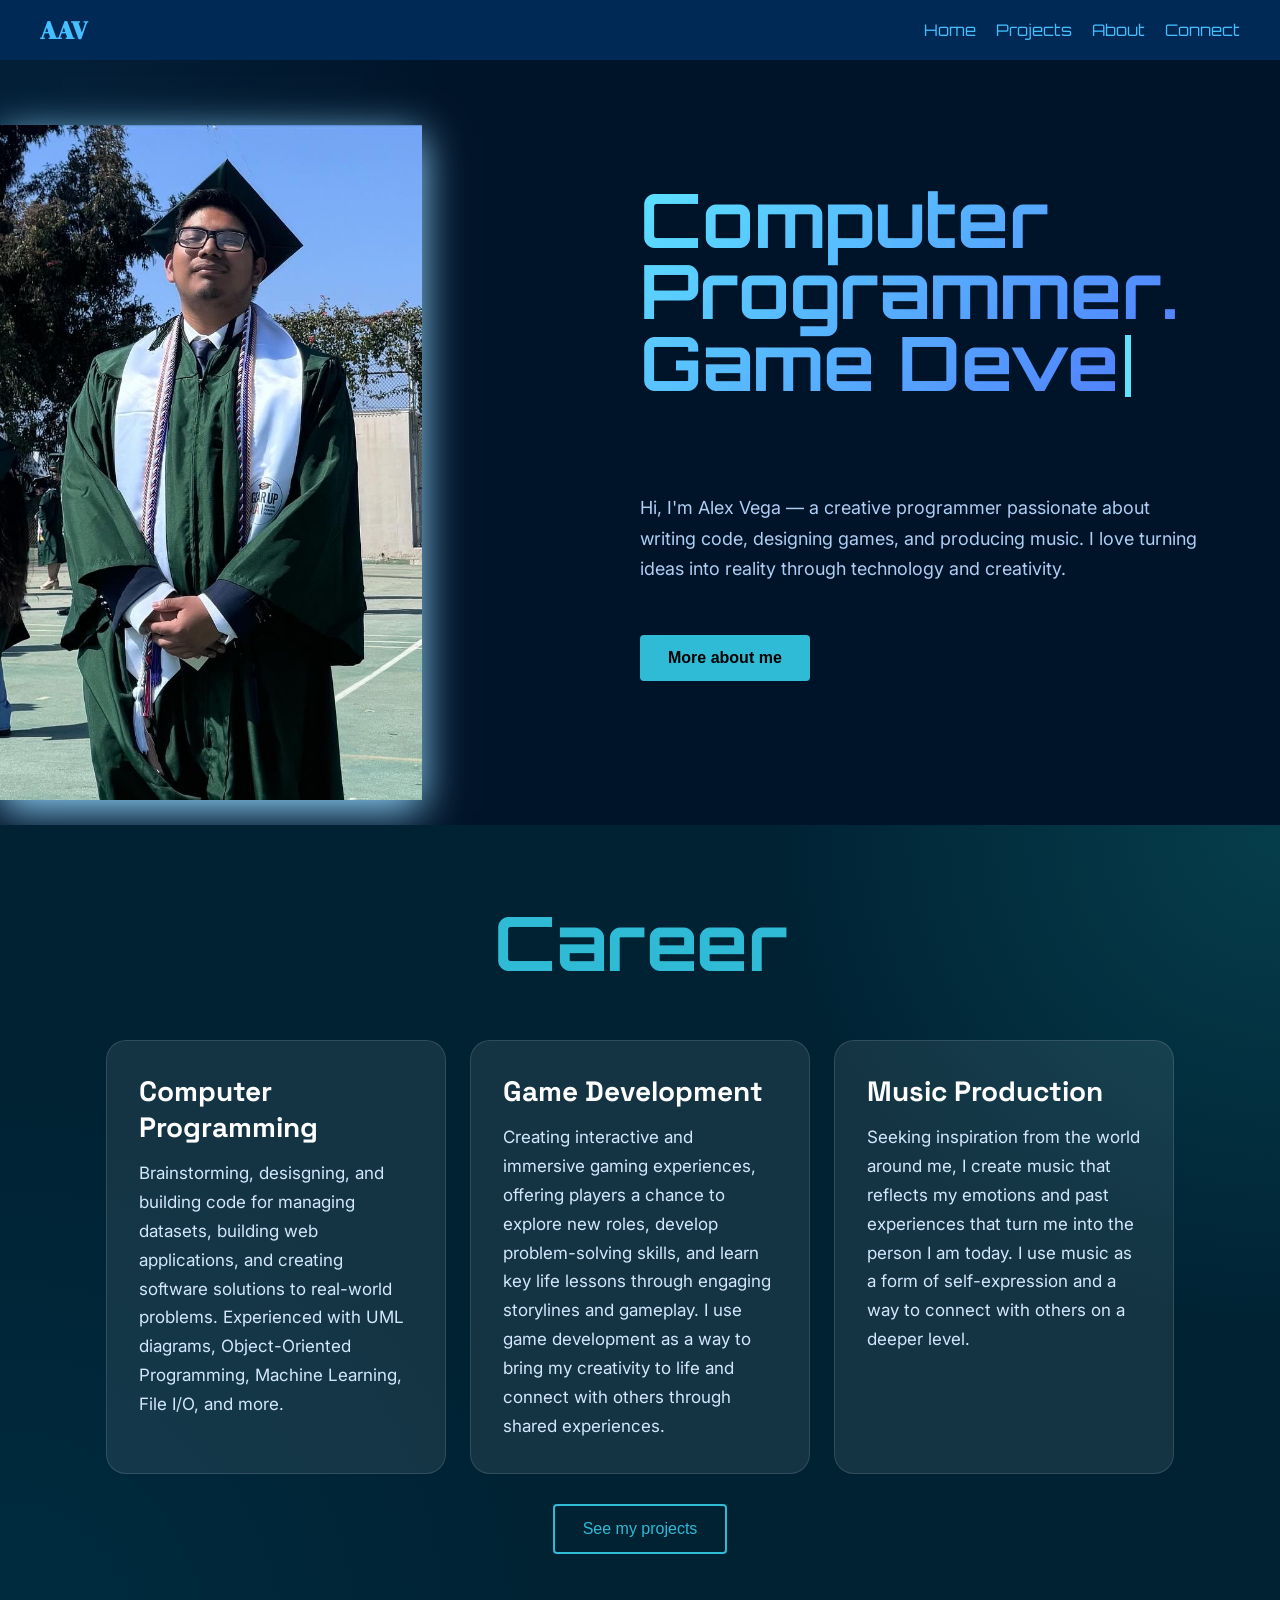
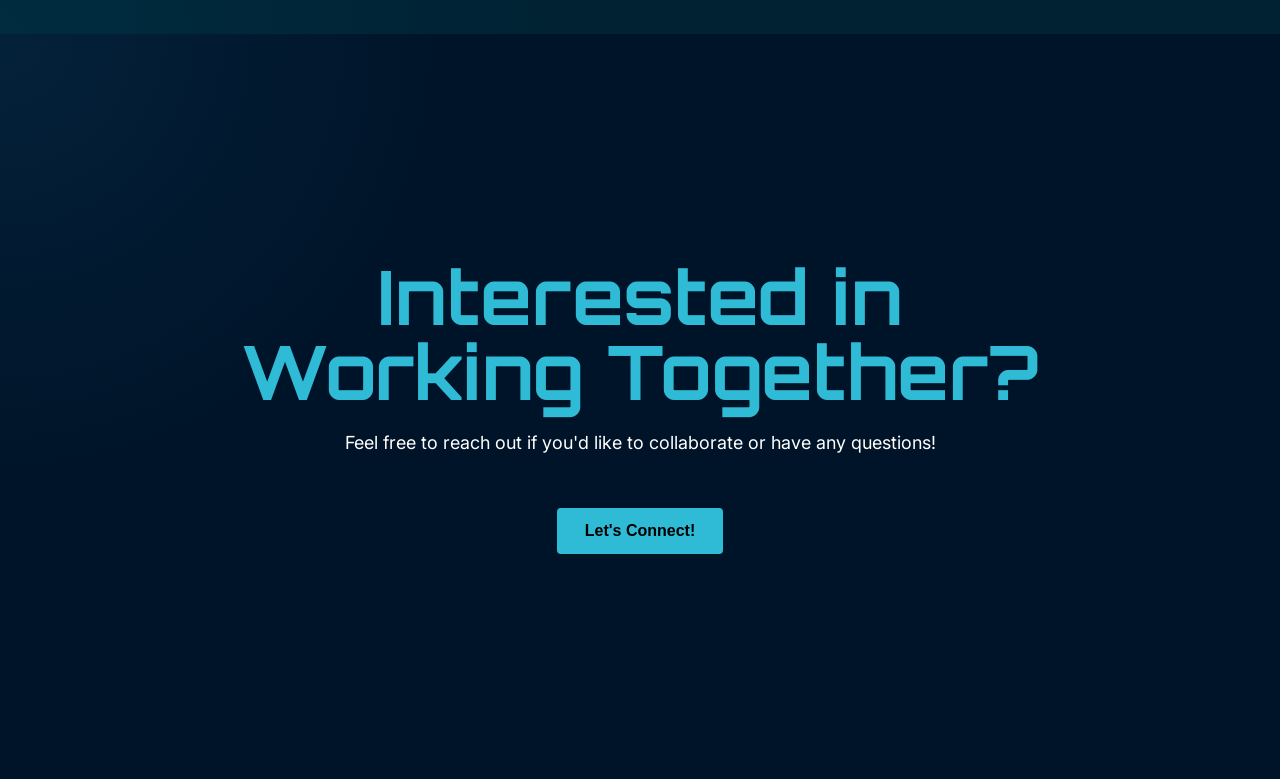
==== commit 7c2fb511: "Added a typewritter effect to the titles of all pages. Changed the font" ====
--- a/index.html
+++ b/index.html
@@ -8,7 +8,11 @@
     <!-------- HomePage Stylesheet -------->
     <link rel="stylesheet" href="css/home.css" />
     <link
-      href="https://fonts.googleapis.com/css2?family=Roboto:wght@400;700&display=swap"
+      href="https://fonts.googleapis.com/css2?family=Inter:wght@400;500;700&family=JetBrains+Mono:wght@400;700&family=Orbitron:wght@500;700&family=Space+Grotesk:wght@400;500;700&display=swap"
+      rel="stylesheet"
+    />
+    <link
+      href="https://fonts.googleapis.com/css?family=Abril Fatface"
       rel="stylesheet"
     />
     <meta charset="UTF-8" />
@@ -46,10 +50,25 @@
           </div>
           <!-- Right Side with Text -->
           <div class="right">
-            <h1>
-              Computer Programmer.<br />
-              Game Developer.<br />
-              Music Producer.
+            <h1
+              class="typewriter-heading"
+              aria-label="Computer Programmer. Game Developer. Music Producer."
+            >
+              <span
+                class="typewriter-line"
+                data-typewriter-text="Computer Programmer."
+                >Computer Programmer.</span
+              >
+              <span
+                class="typewriter-line"
+                data-typewriter-text="Game Developer."
+                >Game Developer.</span
+              >
+              <span
+                class="typewriter-line"
+                data-typewriter-text="Music Producer."
+                >Music Producer.</span
+              >
             </h1>
             <p>
               Hi, I'm Alex Vega — a creative programmer passionate about writing
@@ -117,5 +136,6 @@
       </div>
     </div>
     <script src="js/script.js"></script>
+    <script src="js/typewriter.js"></script>
   </body>
 </html>
--- a/css/loadinghome.css
+++ b/css/loadinghome.css
@@ -1,55 +1,38 @@
-/* =========================
-   LOADER OVERLAY
-========================= */
+/* LOADER OVERLAY */
 
 .loader {
   position: fixed;
-
   top: 0;
   left: 0;
-
   width: 100%;
   height: 100vh;
-
   background: #001429;
-
   display: flex;
   justify-content: center;
   align-items: center;
-
   z-index: 9999;
-
   animation: fadeOut 1.5s ease forwards;
-
   animation-delay: 2s;
 }
 
-/* =========================
-   LOADER TEXT
-========================= */
+/* LOADER TEXT */
 
 .loader h1 {
   font-size: 80px;
   color: #2fbad6;
-
   animation: pulse 1.5s infinite;
+  font-family: "Abril Fatface";
 }
 
-/* =========================
-   PAGE REVEAL
-========================= */
+/* PAGE REVEAL */
 
 .page-content {
   opacity: 0;
-
   animation: fadeIn 1.5s ease forwards;
-
   animation-delay: 2s;
 }
 
-/* =========================
-   ANIMATIONS
-========================= */
+/* ANIMATIONS */
 
 @keyframes fadeOut {
   to {
--- a/css/general.css
+++ b/css/general.css
@@ -7,6 +7,20 @@
 }
 
 /* BASE STYLES */
+.left {
+  flex: 1;
+}
+
+.right {
+  flex: 1;
+}
+
+.left,
+.right {
+  width: 50%;
+  position: relative;
+  min-width: 0;
+}
 
 body {
   font-family: "Roboto", sans-serif;
@@ -20,12 +34,19 @@
   line-height: 1;
   margin-bottom: 20px;
   color: #2fbad6;
+  font-family: "Orbitron", sans-serif;
+}
+
+h2,
+h3 {
+  font-family: "Space Grotesk", sans-serif;
 }
 
 p {
   font-size: 18px;
   line-height: 1.6;
   margin-bottom: 20px;
+  font-family: "Inter", sans-serif;
 }
 
 a {
@@ -63,6 +84,7 @@
   font-size: 24px;
   font-weight: bold;
   color: #47bfff;
+  font-family: "Abril Fatface";
 }
 
 .nav-links {
@@ -72,6 +94,7 @@
 .nav-links a {
   color: #47bfff;
   margin-left: 20px;
+  font-family: "Orbitron", sans-serif;
 }
 
 .hamburger-menu {
@@ -222,6 +245,8 @@
     border-radius: 10px;
     width: 200px;
     opacity: 0;
+    visibility: hidden;
+    pointer-events: none;
     transform: translateY(-10px);
     transition: 0.3s ease;
     z-index: 1001;
@@ -230,6 +255,8 @@
   .nav-links.active {
     display: flex;
     opacity: 1;
+    visibility: visible;
+    pointer-events: auto;
     transform: translateY(0);
   }
 
@@ -341,3 +368,37 @@
     justify-content: center;
   }
 }
+
+/* Typewriter cursor styling for data-driven headings */
+[data-typewriter-text] {
+  display: inline-block;
+  width: fit-content;
+  min-height: 1em;
+}
+
+[data-typewriter-text].active::after {
+  content: "";
+  display: inline-block;
+  width: 0.08em;
+  height: 0.82em;
+  margin-left: 0.08em;
+  background: #5ce1ff;
+  transform: translateY(0.08em);
+  animation: typewriterCursor 0.9s ease-in-out infinite;
+}
+
+[data-typewriter-text].complete::after {
+  content: none;
+}
+
+@keyframes typewriterCursor {
+  0%,
+  45% {
+    opacity: 1;
+  }
+
+  46%,
+  100% {
+    opacity: 0;
+  }
+}
--- a/css/home.css
+++ b/css/home.css
@@ -1,13 +1,11 @@
 html {
   scroll-behavior: smooth;
-  scroll-snap-type: y proximity;
 }
 
 /* INTRO LAYOUT */
 
 .page-content {
   padding-top: 0;
-
   background: #001429;
   overflow-x: hidden;
 }
@@ -23,33 +21,39 @@
   gap: 0;
   padding: 0;
 }
+.panel.section-3 {
+  padding: 225px;
+  background:
+    radial-gradient(
+      circle at top left,
+      rgba(47, 191, 255, 0.08),
+      transparent 30%
+    ),
+    #001429;
+}
 
 .panel {
-  scroll-snap-align: start;
-  scroll-snap-stop: always;
-}
-
-.left {
-  flex: 1;
-}
-
-.right {
-  flex: 1;
-}
-
-.left,
-.right {
-  width: 50%;
   position: relative;
-  min-width: 0;
+  top: auto;
+  min-height: auto;
+  overflow: visible;
+  transform: none;
+  transition: opacity 0.8s ease;
+}
+
+.panel.visible {
+  transform: none;
 }
 
 .left img {
   display: block;
 
-  width: 100%;
-  height: 100vh;
+  width: 75%;
+  height: 75vh;
   min-height: 640px;
+  justify-self: center;
+  margin-top: 125px;
+  margin-bottom: 25px;
 
   object-fit: cover;
   box-shadow: 0 10px 40px #93d8ff;
@@ -65,29 +69,56 @@
 
 .right h1 {
   font-size: clamp(48px, 6vw, 75px);
-
   line-height: 0.95;
-
   margin-bottom: 24px;
-
   font-weight: 700;
-
   background: linear-gradient(135deg, #5ce1ff, #4f6dff);
-
   -webkit-background-clip: text;
-
   -webkit-text-fill-color: transparent;
+}
+
+.typewriter-heading {
+  min-height: 3em;
+}
+
+.typewriter-line {
+  display: block;
+  width: fit-content;
+  min-height: 0.95em;
+}
+
+.typewriter-line.active::after {
+  content: "";
+  display: inline-block;
+  width: 0.08em;
+  height: 0.82em;
+  margin-left: 0.08em;
+  background: #5ce1ff;
+  transform: translateY(0.08em);
+  animation: typewriterCursor 0.9s ease-in-out infinite;
+}
+
+.typewriter-line.complete::after {
+  content: none;
+}
+
+@keyframes typewriterCursor {
+  0%,
+  45% {
+    opacity: 1;
+  }
+
+  46%,
+  100% {
+    opacity: 0;
+  }
 }
 
 .right p {
   max-width: 800px;
-
   font-size: 18px;
-
   line-height: 1.7;
-
   color: #b8d8ff;
-
   opacity: 0.95;
 }
 
@@ -178,8 +209,7 @@
   .panel.section-3 {
     min-height: 635px;
     justify-content: center;
-    padding-top: 24px;
-    padding-bottom: 24px;
+    padding: 50px;
   }
 }
 
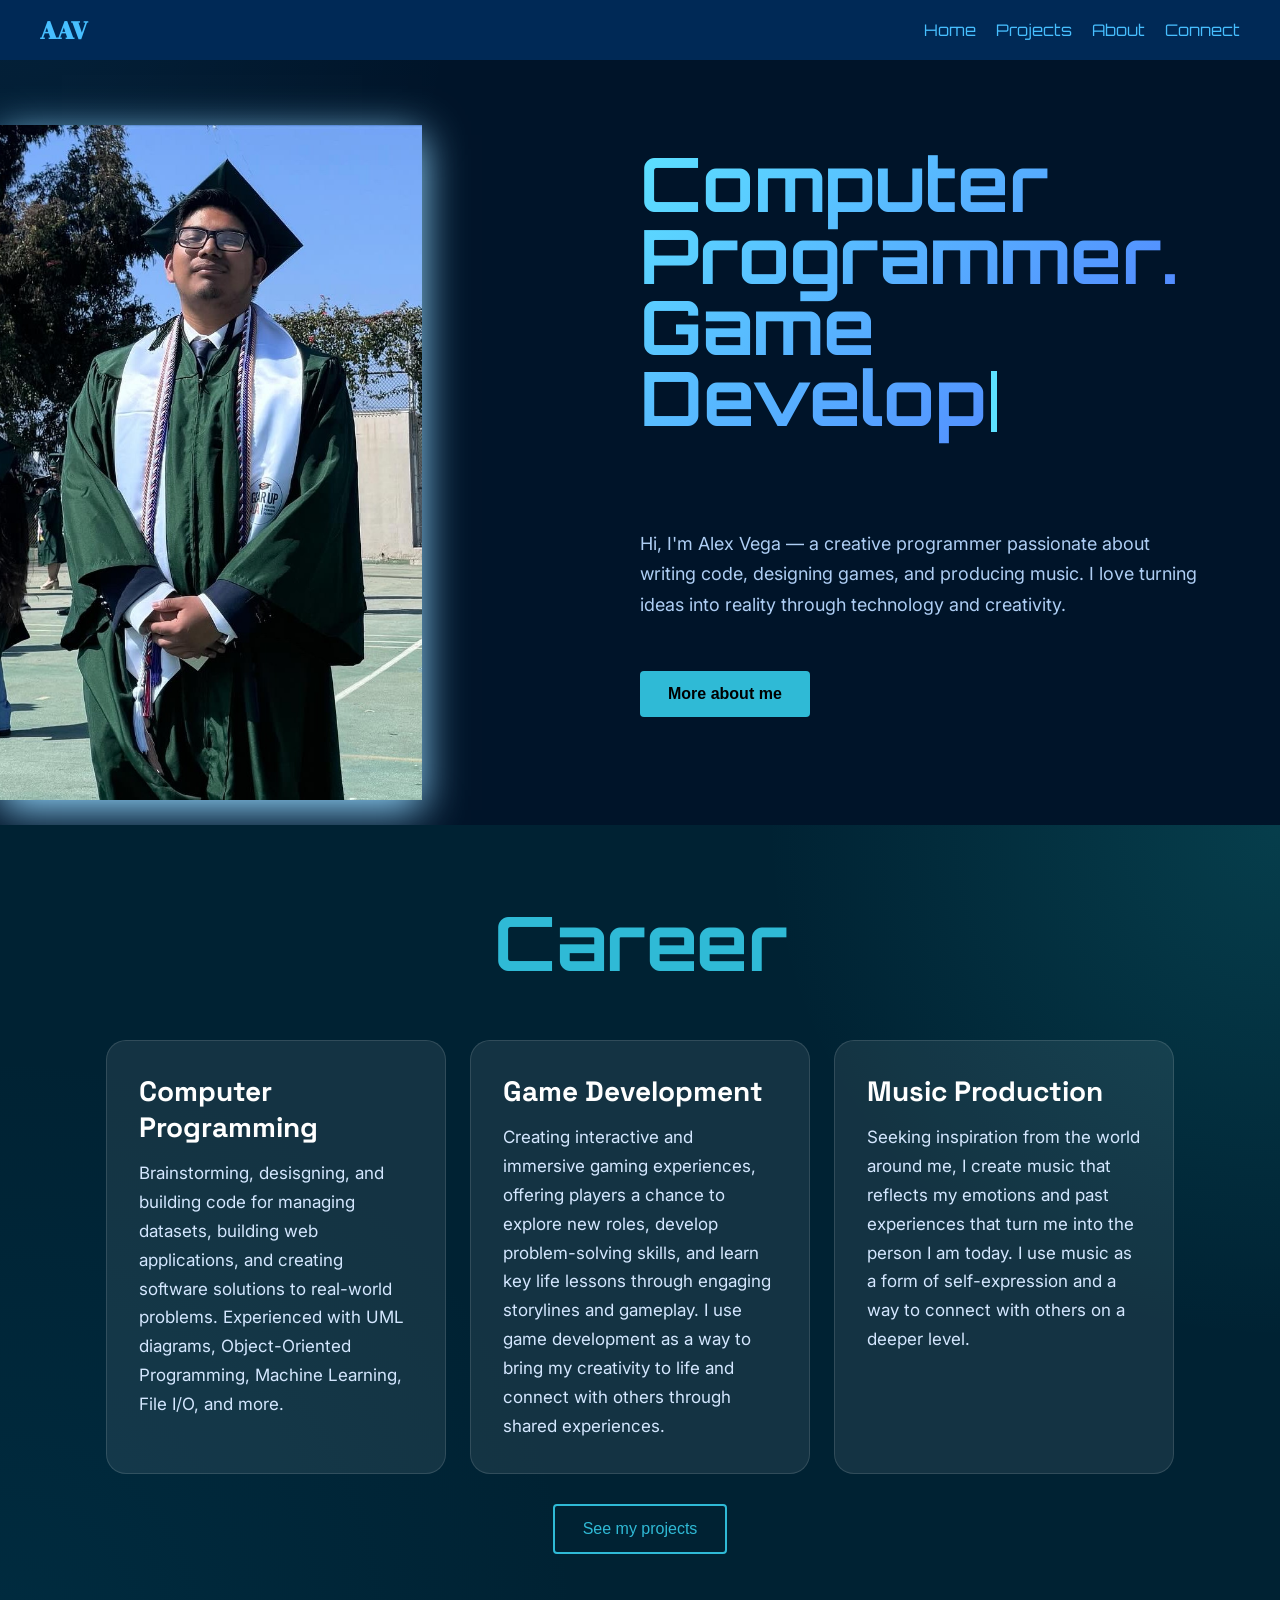
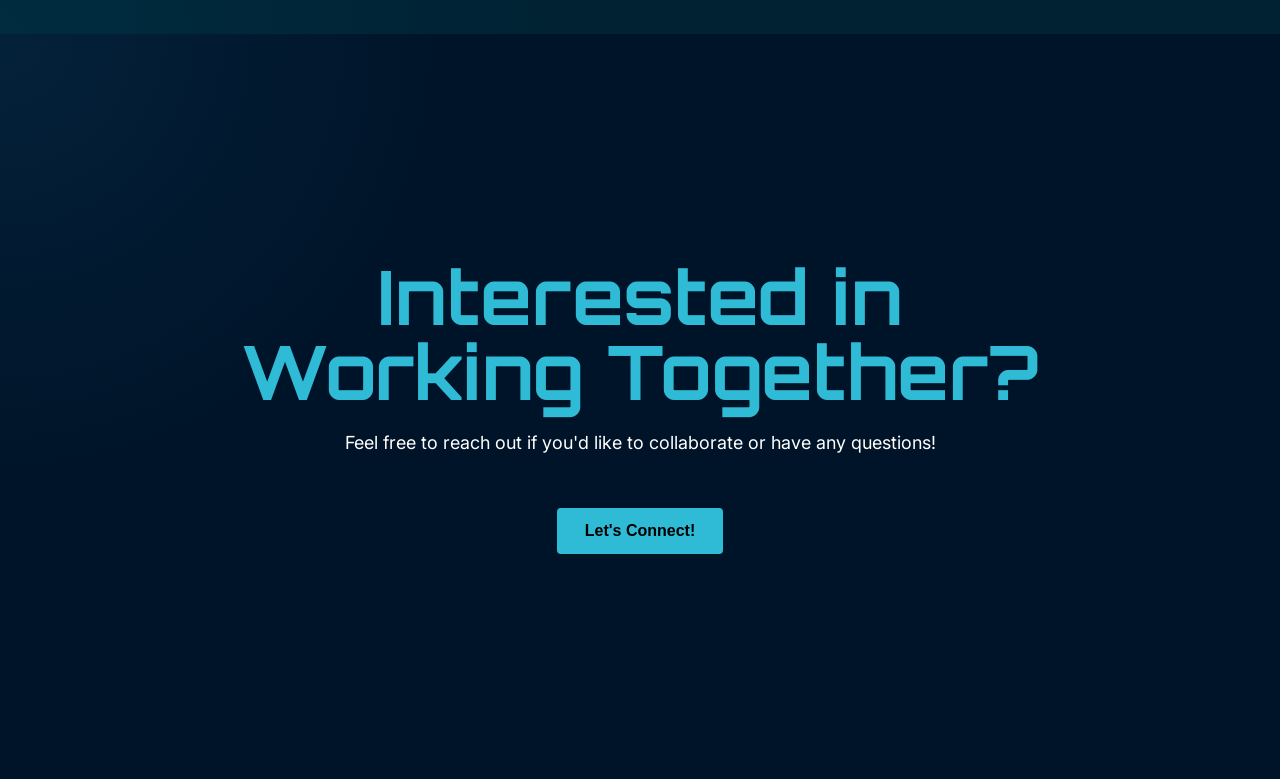
==== commit e82ada43: "Added intro music for each page" ====
--- a/index.html
+++ b/index.html
@@ -135,6 +135,7 @@
         </section>
       </div>
     </div>
+    <audio id="bg-music" src="music/Website_Home.mp3" preload="auto"></audio>
     <script src="js/script.js"></script>
     <script src="js/typewriter.js"></script>
   </body>
--- a/css/general.css
+++ b/css/general.css
@@ -6,6 +6,23 @@
   box-sizing: border-box;
 }
 
+/* CUSTOM SCROLLBAR */
+::-webkit-scrollbar {
+  width: 8px;
+}
+
+::-webkit-scrollbar-track {
+  background: transparent;
+}
+
+::-webkit-scrollbar-thumb {
+  background: rgba(92, 225, 255, 0.4);
+  border-radius: 999px;
+}
+
+::-webkit-scrollbar-thumb:hover {
+  background: rgba(92, 225, 255, 0.8);
+}
 /* BASE STYLES */
 .left {
   flex: 1;
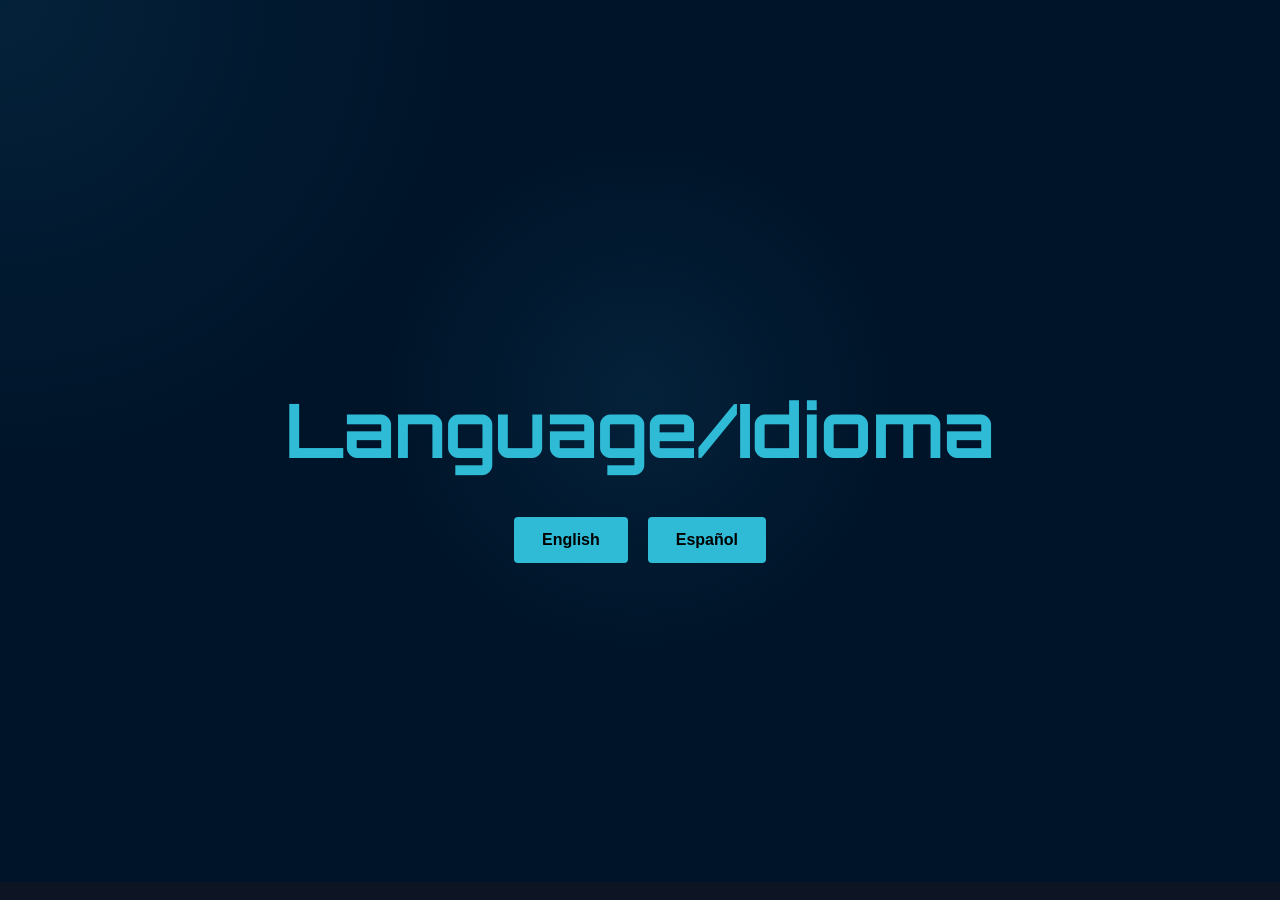
==== commit 4dc0f16c: "Modified the pages so new there will be a language section. Users can now switch between English and" ====
--- a/index.html
+++ b/index.html
@@ -1,12 +1,12 @@
 <!doctype html>
 <html lang="en">
   <head>
-    <!------ Loading Screen Stylesheet ------>
-    <link rel="stylesheet" href="css/loadinghome.css" />
     <!--------- General Stylesheet --------->
     <link rel="stylesheet" href="css/general.css" />
+    <!-------- Loading Screen Stylesheet -------->
+    <link rel="stylesheet" href="css/loadingpage.css" />
     <!-------- HomePage Stylesheet -------->
-    <link rel="stylesheet" href="css/home.css" />
+    <link rel="stylesheet" href="css/index.css" />
     <link
       href="https://fonts.googleapis.com/css2?family=Inter:wght@400;500;700&family=JetBrains+Mono:wght@400;700&family=Orbitron:wght@500;700&family=Space+Grotesk:wght@400;500;700&display=swap"
       rel="stylesheet"
@@ -18,125 +18,24 @@
     <meta charset="UTF-8" />
     <meta name="viewport" content="width=device-width, initial-scale=1.0" />
     <!-- Page Title -->
-    <title>Home</title>
+    <title>Language/Idioma</title>
     <link rel="icon" href="images/aav_logo.png" type="image/png" />
   </head>
   <body>
-    <!-- Loading Screen -->
-    <div class="loader">
-      <h1>AAV</h1>
-    </div>
-    <!-- Main Content -->
+    <!--- Loading Screen --->
+    <div class="loader"></div>
+    <!---- Main Content ---->
     <div class="page-content">
-      <!-- Navigation Bar -->
-      <nav aria-label="Primary navigation">
-        <div class="logo"><a href="index.html">AAV</a></div>
-        <div class="hamburger-menu" id="hamburger-menu">☰</div>
-
-        <div class="nav-links" id="nav-links">
-          <a href="index.html">Home</a>
-          <a href="html/myProjects.html">Projects</a>
-          <a href="html/aboutMe.html">About</a>
-          <a href="html/connect.html">Connect</a>
-        </div>
-      </nav>
-      <!-- Home Page Content -->
       <div class="scroll-container">
-        <!--Section 1: Introduction-->
         <section class="panel section-1">
-          <!-- Left Side with Image -->
-          <div class="left">
-            <img src="images/grad_photo.jpg" alt="Grad Photo" />
-          </div>
-          <!-- Right Side with Text -->
-          <div class="right">
-            <h1
-              class="typewriter-heading"
-              aria-label="Computer Programmer. Game Developer. Music Producer."
-            >
-              <span
-                class="typewriter-line"
-                data-typewriter-text="Computer Programmer."
-                >Computer Programmer.</span
-              >
-              <span
-                class="typewriter-line"
-                data-typewriter-text="Game Developer."
-                >Game Developer.</span
-              >
-              <span
-                class="typewriter-line"
-                data-typewriter-text="Music Producer."
-                >Music Producer.</span
-              >
-            </h1>
-            <p>
-              Hi, I'm Alex Vega — a creative programmer passionate about writing
-              code, designing games, and producing music. I love turning ideas
-              into reality through technology and creativity.
-            </p>
-            <!-- Buttons -->
-            <div class="buttons">
-              <a href="html/aboutMe.html" class="btn">More about me</a>
-            </div>
-          </div>
-        </section>
-        <!--Section 2: Career-->
-        <section class="panel section-2">
-          <h1>Career</h1>
-          <div class="cards">
-            <article class="card">
-              <h2>Computer Programming</h2>
-              <p>
-                Brainstorming, desisgning, and building code for managing
-                datasets, building web applications, and creating software
-                solutions to real-world problems. Experienced with UML diagrams,
-                Object-Oriented Programming, Machine Learning, File I/O, and
-                more.
-              </p>
-            </article>
-            <article class="card">
-              <h2>Game Development</h2>
-              <p>
-                Creating interactive and immersive gaming experiences, offering
-                players a chance to explore new roles, develop problem-solving
-                skills, and learn key life lessons through engaging storylines
-                and gameplay. I use game development as a way to bring my
-                creativity to life and connect with others through shared
-                experiences.
-              </p>
-            </article>
-            <article class="card">
-              <h2>Music Production</h2>
-              <p>
-                Seeking inspiration from the world around me, I create music
-                that reflects my emotions and past experiences that turn me into
-                the person I am today. I use music as a form of self-expression
-                and a way to connect with others on a deeper level.
-              </p>
-            </article>
-          </div>
+          <h1>Language/Idioma</h1>
           <div class="buttons">
-            <a href="html/myProjects.html" class="btn-outline"
-              >See my projects</a
-            >
-          </div>
-        </section>
-        <!--Section 3: Contact-->
-        <section class="panel section-3">
-          <h1>Interested in Working Together?</h1>
-          <p>
-            Feel free to reach out if you'd like to collaborate or have any
-            questions!
-          </p>
-          <div class="buttons">
-            <a href="html/connect.html" class="btn">Let's Connect!</a>
+            <a href="html/homepage.html" class="btn">English</a>
+            <a href="html/paginaDeInicio.html" class="btn">Español</a>
           </div>
         </section>
       </div>
     </div>
-    <audio id="bg-music" src="music/Website_Home.mp3" preload="auto"></audio>
     <script src="js/script.js"></script>
-    <script src="js/typewriter.js"></script>
   </body>
 </html>
--- a/css/loadingpage.css
+++ b/css/loadingpage.css
@@ -0,0 +1,39 @@
+/* LOADER OVERLAY */
+
+.loader {
+  position: fixed;
+  top: 0;
+  left: 0;
+  width: 100%;
+  height: 100vh;
+  background: #001429;
+  display: flex;
+  justify-content: center;
+  align-items: center;
+  z-index: 9999;
+  animation: fadeOut 1.5s ease forwards;
+  animation-delay: 0.25s;
+}
+
+/* PAGE REVEAL */
+
+.page-content {
+  opacity: 0;
+  animation: fadeIn 1.5s ease forwards;
+  animation-delay: 0.25s;
+}
+
+/* ANIMATIONS */
+
+@keyframes fadeOut {
+  to {
+    opacity: 0;
+    visibility: hidden;
+  }
+}
+
+@keyframes fadeIn {
+  to {
+    opacity: 1;
+  }
+}
--- a/css/index.css
+++ b/css/index.css
@@ -0,0 +1,29 @@
+/* PAGE LAYOUT */
+.page-content {
+  background:
+    radial-gradient(
+      circle at 50% 45%,
+      rgba(47, 191, 255, 0.08),
+      transparent 32%
+    ),
+    radial-gradient(
+      circle at top left,
+      rgba(47, 191, 255, 0.08),
+      transparent 30%
+    ),
+    #001429;
+}
+.section-1 {
+  display: flex;
+  flex-direction: column;
+  align-items: center;
+  justify-content: center;
+  min-height: 90vh;
+}
+
+/* RESPONSIVE LAYOUT */
+@media (max-width: 900px) {
+  h1 {
+    font-size: 2.5rem;
+  }
+}
